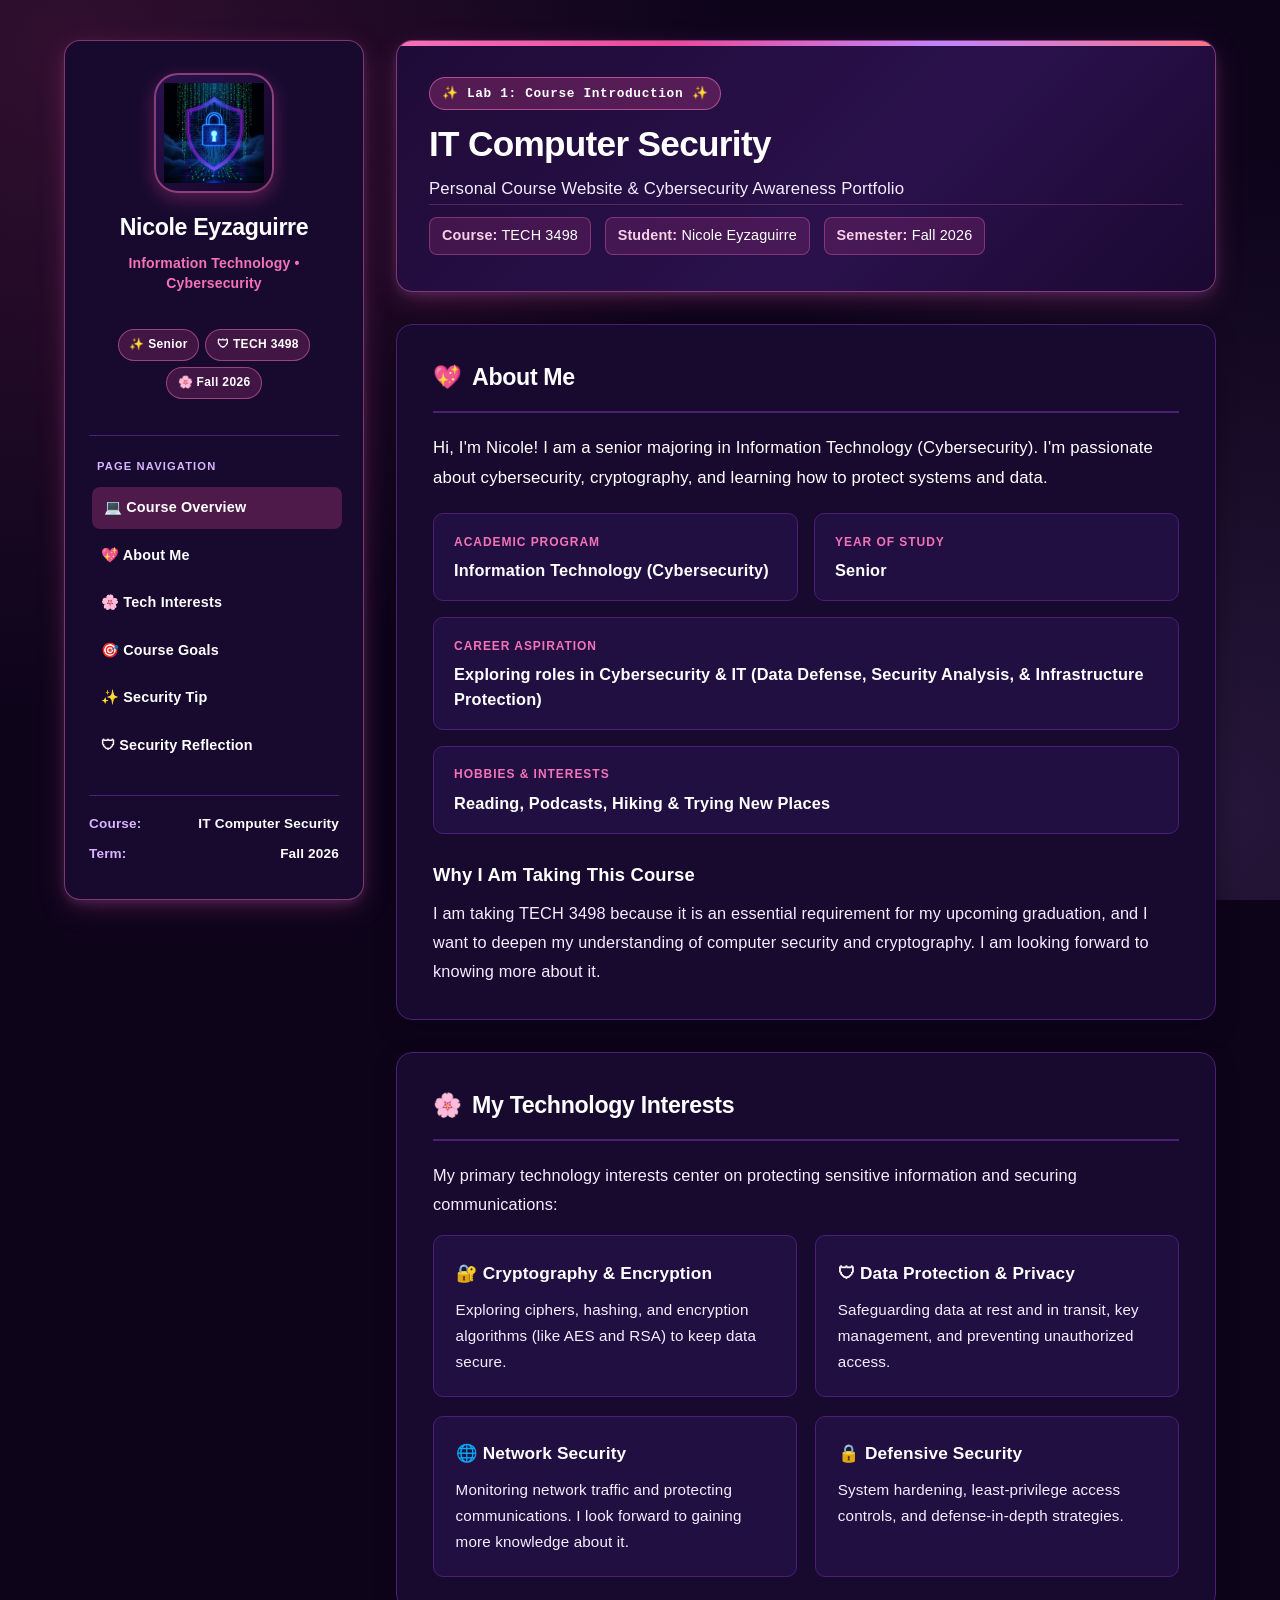
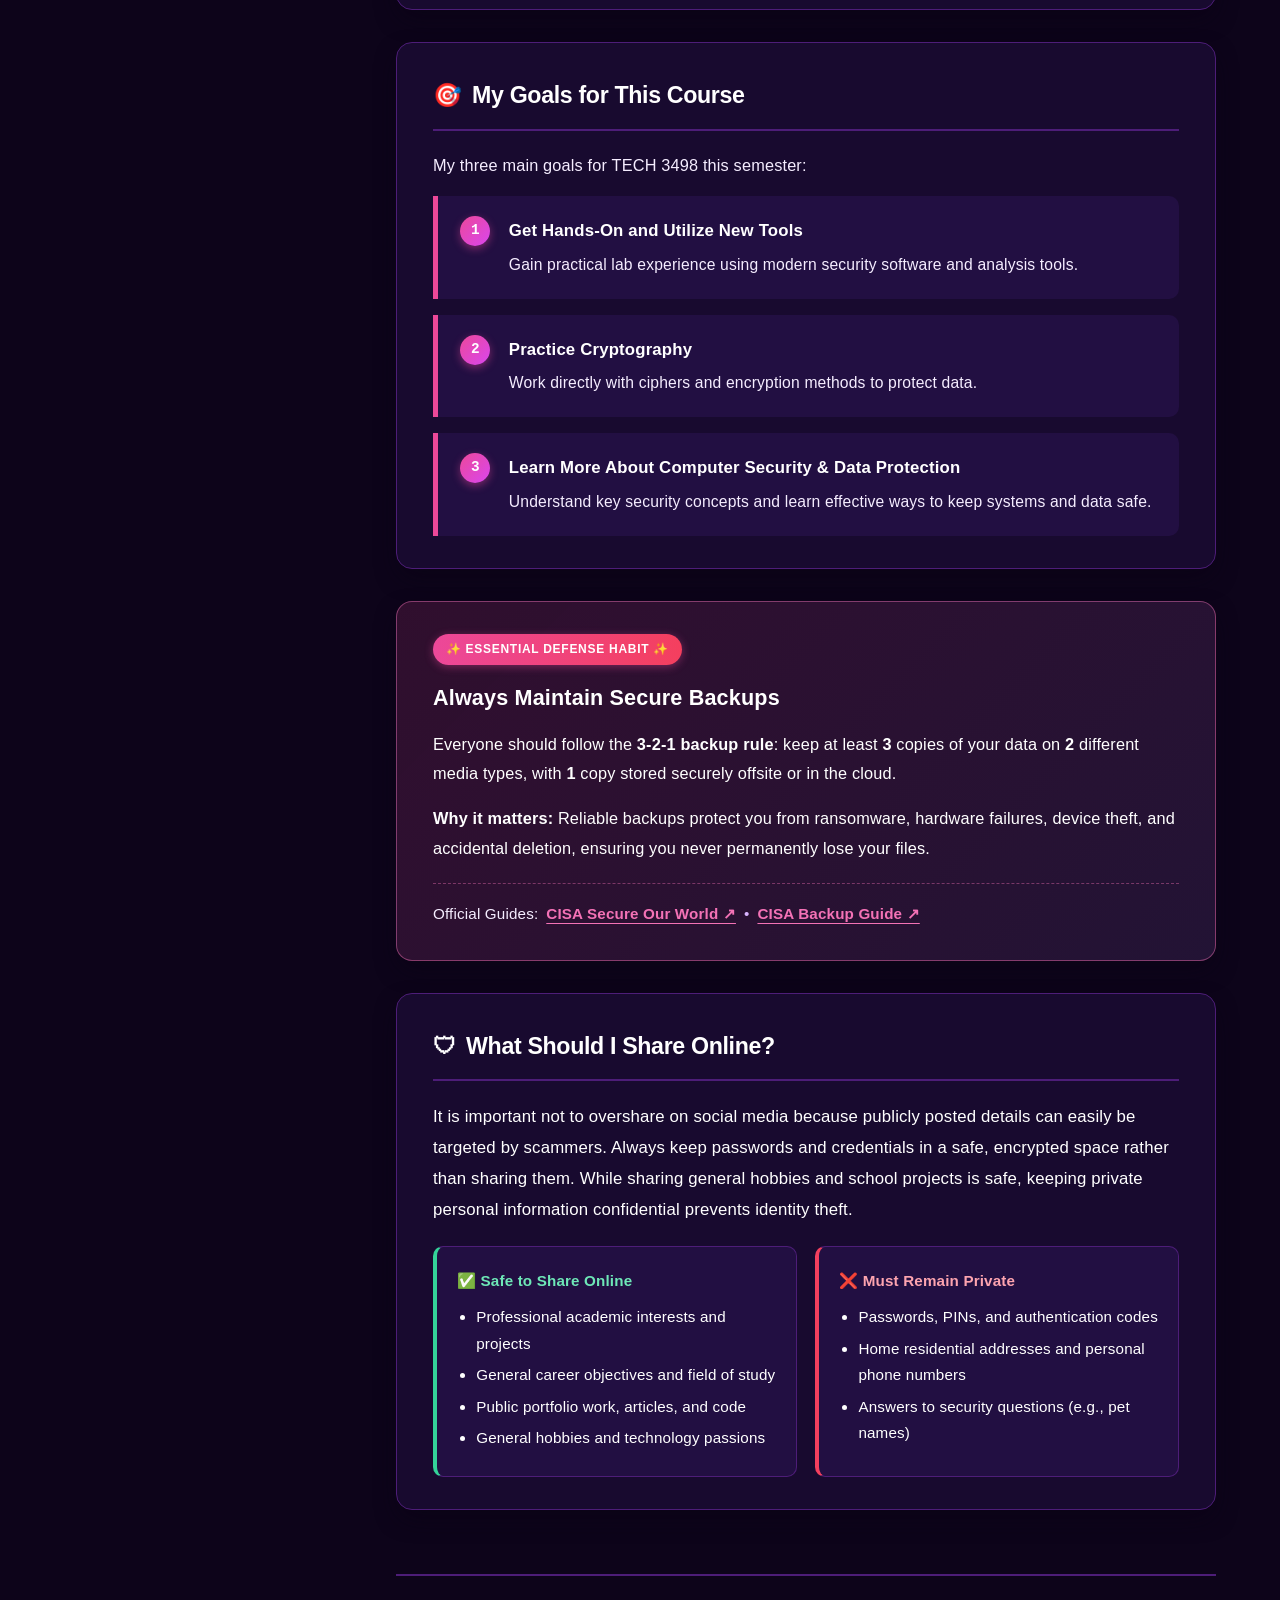
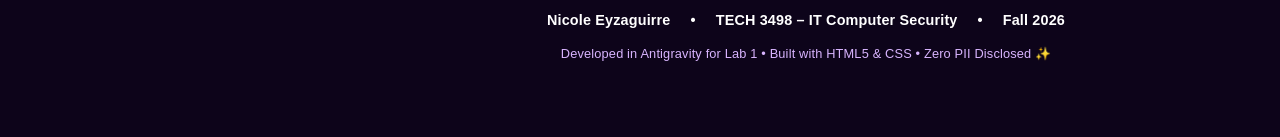
==== index (5).html @ bd0caef9 "Initial website upload" ====
<!DOCTYPE html>
<html lang="en">
<head>
  <meta charset="UTF-8">
  <meta name="viewport" content="width=device-width, initial-scale=1.0">
  <meta name="description" content="TECH 3498 IT Computer Security Lab 1 - Course Website and Personal Introduction for Nicole Eyzaguirre">
  <meta name="author" content="Nicole Eyzaguirre">
  <title>Nicole Eyzaguirre | TECH 3498 – IT Computer Security (Lab 1)</title>
  <link rel="stylesheet" href="style.css">
</head>
<body>

  <!-- Main Dashboard Container -->
  <div class="dashboard-container">
    
    <!-- LEFT SIDEBAR: Profile & Quick Navigation -->
    <aside class="sidebar-panel">
      <div class="profile-card">
        <!-- Part 2: Image or Graphic Requirement -->
        <div class="profile-graphic-wrapper">
          <img src="logo.jpg" alt="Girly cybersecurity defense emblem with glowing hot pink shield, sparkles, circuits, and padlock" class="profile-avatar">
        </div>

        <h2 class="profile-name">Nicole Eyzaguirre</h2>
        <p class="profile-title">Information Technology &bull; Cybersecurity</p>

        <div class="sidebar-badges">
          <span class="badge-pill">&#10024; Senior</span>
          <span class="badge-pill">&#128737; TECH 3498</span>
          <span class="badge-pill">&#127800; Fall 2026</span>
        </div>

        <!-- Quick Navigation -->
        <nav class="sidebar-nav" aria-label="Quick page navigation">
          <div class="nav-heading">PAGE NAVIGATION</div>
          <a href="#course-overview" class="nav-link">&#128187; Course Overview</a>
          <a href="#about-me" class="nav-link">&#128150; About Me</a>
          <a href="#tech-interests" class="nav-link">&#127800; Tech Interests</a>
          <a href="#course-goals" class="nav-link">&#127919; Course Goals</a>
          <a href="#cyber-tip" class="nav-link">&#10024; Security Tip</a>
          <a href="#security-reflection" class="nav-link">&#128737; Security Reflection</a>
        </nav>

        <!-- Sidebar Info Snippet -->
        <div class="sidebar-quick-info">
          <div class="quick-info-row">
            <span class="info-label">Course:</span>
            <span class="info-val">IT Computer Security</span>
          </div>
          <div class="quick-info-row">
            <span class="info-label">Term:</span>
            <span class="info-val">Fall 2026</span>
          </div>
        </div>
      </div>
    </aside>

    <!-- RIGHT MAIN CONTENT FEED -->
    <main class="main-feed">

      <!-- Part 1: Section 1 - Course Information Header Banner -->
      <section class="banner-card" id="course-overview">
        <div class="banner-header">
          <span class="course-badge">&#10024; Lab 1: Course Introduction &#10024;</span>
          <h1>IT Computer Security</h1>
          <p class="course-subtitle">Personal Course Website &amp; Cybersecurity Awareness Portfolio</p>
        </div>

        <div class="meta-strip">
          <div class="meta-chip"><strong>Course:</strong> TECH 3498</div>
          <div class="meta-chip"><strong>Student:</strong> Nicole Eyzaguirre</div>
          <div class="meta-chip"><strong>Semester:</strong> Fall 2026</div>
        </div>
      </section>

      <!-- Part 1: Section 2 - About Me -->
      <section class="feed-card" id="about-me">
        <h2 class="section-heading">
          <span class="heading-icon">&#128150;</span> About Me
        </h2>
        
        <p class="lead-p">
          Hi, I'm Nicole! I am a senior majoring in Information Technology (Cybersecurity). 
          I'm passionate about cybersecurity, cryptography, and learning how to protect systems and data.
        </p>

        <div class="about-grid">
          <div class="about-cell">
            <div class="cell-label">Academic Program</div>
            <div class="cell-val">Information Technology (Cybersecurity)</div>
          </div>
          <div class="about-cell">
            <div class="cell-label">Year of Study</div>
            <div class="cell-val">Senior</div>
          </div>
          <div class="about-cell span-2">
            <div class="cell-label">Career Aspiration</div>
            <div class="cell-val">Exploring roles in Cybersecurity &amp; IT (Data Defense, Security Analysis, &amp; Infrastructure Protection)</div>
          </div>
          <div class="about-cell span-2">
            <div class="cell-label">Hobbies &amp; Interests</div>
            <div class="cell-val">Reading, Podcasts, Hiking &amp; Trying New Places</div>
          </div>
        </div>

        <h3 class="sub-heading">Why I Am Taking This Course</h3>
        <p>
          I am taking TECH 3498 because it is an essential requirement for my upcoming graduation, and I want to deepen my understanding of computer security and cryptography. 
          I am looking forward to knowing more about it.
        </p>
      </section>

      <!-- Part 1: Section 3 - My Technology Interests -->
      <section class="feed-card" id="tech-interests">
        <h2 class="section-heading">
          <span class="heading-icon">&#127800;</span> My Technology Interests
        </h2>
        <p>
          My primary technology interests center on protecting sensitive information and securing communications:
        </p>

        <div class="tech-grid">
          <article class="tech-cell">
            <h3>&#128272; Cryptography &amp; Encryption</h3>
            <p>
              Exploring ciphers, hashing, and encryption algorithms (like AES and RSA) to keep data secure.
            </p>
          </article>

          <article class="tech-cell">
            <h3>&#128737; Data Protection &amp; Privacy</h3>
            <p>
              Safeguarding data at rest and in transit, key management, and preventing unauthorized access.
            </p>
          </article>

          <article class="tech-cell">
            <h3>&#127760; Network Security</h3>
            <p>
              Monitoring network traffic and protecting communications. I look forward to gaining more knowledge about it.
            </p>
          </article>

          <article class="tech-cell">
            <h3>&#128274; Defensive Security</h3>
            <p>
              System hardening, least-privilege access controls, and defense-in-depth strategies.
            </p>
          </article>
        </div>
      </section>

      <!-- Part 1: Section 4 - My Goals for This Course -->
      <!-- Part 2: Ordered / Unordered List Requirement -->
      <section class="feed-card" id="course-goals">
        <h2 class="section-heading">
          <span class="heading-icon">&#127919;</span> My Goals for This Course
        </h2>
        <p>
          My three main goals for TECH 3498 this semester:
        </p>

        <ol class="goals-timeline">
          <li class="timeline-step">
            <span class="step-badge">1</span>
            <div class="step-content">
              <strong>Get Hands-On and Utilize New Tools</strong>
              <p>Gain practical lab experience using modern security software and analysis tools.</p>
            </div>
          </li>
          <li class="timeline-step">
            <span class="step-badge">2</span>
            <div class="step-content">
              <strong>Practice Cryptography</strong>
              <p>Work directly with ciphers and encryption methods to protect data.</p>
            </div>
          </li>
          <li class="timeline-step">
            <span class="step-badge">3</span>
            <div class="step-content">
              <strong>Learn More About Computer Security &amp; Data Protection</strong>
              <p>Understand key security concepts and learn effective ways to keep systems and data safe.</p>
            </div>
          </li>
        </ol>
      </section>

      <!-- Part 1: Section 5 - One Cybersecurity Tip -->
      <section class="feed-card callout-highlight" id="cyber-tip">
        <div class="callout-pill">&#10024; Essential Defense Habit &#10024;</div>
        
        <h2 class="section-heading-plain">
          Always Maintain Secure Backups
        </h2>

        <p>
          Everyone should follow the <strong>3-2-1 backup rule</strong>: keep at least <strong>3</strong> copies of your data on <strong>2</strong> different media types, with <strong>1</strong> copy stored securely offsite or in the cloud.
        </p>

        <p>
          <strong>Why it matters:</strong> Reliable backups protect you from ransomware, hardware failures, device theft, and accidental deletion, ensuring you never permanently lose your files.
        </p>

        <div class="resource-links">
          <!-- Part 2: Hyperlink Requirement -->
          <span>Official Guides:</span>
          <a href="https://www.cisa.gov/secure-our-world" target="_blank" rel="noopener noreferrer" class="cyber-link">
            CISA Secure Our World &nearr;
          </a>
          <span class="dot-sep">&bull;</span>
          <a href="https://www.cisa.gov/resources-tools/resources/dont-wake-ransomware-protect-your-data" target="_blank" rel="noopener noreferrer" class="cyber-link">
            CISA Backup Guide &nearr;
          </a>
        </div>
      </section>

      <!-- Part 3: Security Reflection - "What Should I Share Online?" -->
      <section class="feed-card" id="security-reflection">
        <h2 class="section-heading">
          <span class="heading-icon">&#128737;</span> What Should I Share Online?
        </h2>
        
        <p class="reflection-quote">
          It is important not to overshare on social media because publicly posted details can easily be targeted by scammers. Always keep passwords and credentials in a safe, encrypted space rather than sharing them. While sharing general hobbies and school projects is safe, keeping private personal information confidential prevents identity theft.
        </p>

        <div class="comparison-grid">
          <div class="comp-col safe">
            <div class="comp-title">&#9989; Safe to Share Online</div>
            <ul>
              <li>Professional academic interests and projects</li>
              <li>General career objectives and field of study</li>
              <li>Public portfolio work, articles, and code</li>
              <li>General hobbies and technology passions</li>
            </ul>
          </div>

          <div class="comp-col private">
            <div class="comp-title">&#10060; Must Remain Private</div>
            <ul>
              <li>Passwords, PINs, and authentication codes</li>
              <li>Home residential addresses and personal phone numbers</li>
              <li>Answers to security questions (e.g., pet names)</li>
            </ul>
          </div>
        </div>
      </section>

      <!-- Part 2: Footer Requirement -->
      <footer class="site-footer">
        <div class="footer-meta">
          <span>Nicole Eyzaguirre</span>
          <span>&bull;</span>
          <span>TECH 3498 – IT Computer Security</span>
          <span>&bull;</span>
          <span>Fall 2026</span>
        </div>
        <div class="footer-notice">
          Developed in Antigravity for Lab 1 &bull; Built with HTML5 &amp; CSS &bull; Zero PII Disclosed &#10024;
        </div>
      </footer>

    </main>
  </div>

  <script src="script.js"></script>
</body>
</html>
---- style.css ----
/* ==========================================================================
   TECH 3498: IT Computer Security - Lab 1 Course Website Stylesheet
   Layout: Modern Cybersecurity Profile Dashboard (Sidebar + Main Feed)
   Theme: Girly Cyber-Chic / High-Contrast Accessible Reading
   ========================================================================== */

:root {
  --color-bg: #0d041a;
  --color-surface: #180a2f;
  --color-surface-card: #220f42;
  --color-surface-hover: #2d1454;
  --color-border: #4d1d78;
  --color-border-glow: rgba(244, 114, 182, 0.45);
  
  --color-primary: #ec4899;
  --color-primary-light: #f472b6;
  --color-primary-dark: #be185d;
  
  --color-accent-purple: #c084fc;
  --color-accent-magenta: #d946ef;
  --color-accent-rose: #fb7185;
  --color-accent-mint: #34d399;
  
  /* WCAG AAA Accessible Pure White & Bright Lilac Text */
  --color-text-main: #ffffff;
  --color-text-secondary: #f5edff;
  --color-text-muted: #d8b4fe;
  
  --font-family-base: -apple-system, BlinkMacSystemFont, "Segoe UI", Roboto, "Helvetica Neue", Arial, sans-serif;
  --font-family-mono: ui-monospace, SFMono-Regular, Menlo, Monaco, Consolas, monospace;
  
  --shadow-pink: 0 8px 30px -4px rgba(236, 72, 153, 0.28), 0 4px 12px -2px rgba(192, 132, 252, 0.2);
  --shadow-card: 0 10px 25px -5px rgba(10, 3, 20, 0.7);
  
  --radius-sm: 10px;
  --radius-md: 16px;
  --radius-lg: 24px;
}

/* Reset & Base */
*, *::before, *::after {
  box-sizing: border-box;
  margin: 0;
  padding: 0;
}

html {
  font-size: 16px;
  scroll-behavior: smooth;
}

body {
  background-color: var(--color-bg);
  background-image: 
    radial-gradient(circle at 5% 5%, rgba(236, 72, 153, 0.16) 0%, transparent 45%),
    radial-gradient(circle at 95% 90%, rgba(192, 132, 252, 0.14) 0%, transparent 45%);
  background-attachment: fixed;
  color: var(--color-text-main);
  font-family: var(--font-family-base);
  line-height: 1.8;
  letter-spacing: 0.01em;
  min-height: 100vh;
}

/* Two-Column Dashboard Layout Grid */
.dashboard-container {
  width: 100%;
  max-width: 1200px;
  margin: 0 auto;
  padding: 2.5rem 1.5rem;
  display: grid;
  grid-template-columns: 300px 1fr;
  gap: 2rem;
  align-items: start;
}

/* LEFT SIDEBAR PANEL */
.sidebar-panel {
  position: sticky;
  top: 2rem;
}

.profile-card {
  background-color: var(--color-surface);
  border: 1px solid var(--color-border-glow);
  border-radius: var(--radius-md);
  padding: 2rem 1.5rem;
  box-shadow: var(--shadow-pink);
  text-align: center;
  display: flex;
  flex-direction: column;
  align-items: center;
  gap: 0.75rem;
}

.profile-graphic-wrapper {
  width: 120px;
  height: 120px;
  border-radius: 24px;
  padding: 0.5rem;
  background: linear-gradient(135deg, #2a114f, #150626);
  border: 2px solid rgba(244, 114, 182, 0.5);
  box-shadow: 0 6px 18px rgba(236, 72, 153, 0.3);
  display: flex;
  align-items: center;
  justify-content: center;
  margin-bottom: 0.5rem;
}

.profile-avatar {
  width: 100%;
  height: 100%;
  object-fit: contain;
}

.profile-name {
  font-size: 1.45rem;
  font-weight: 800;
  color: #ffffff;
  letter-spacing: -0.015em;
  line-height: 1.25;
}

.profile-title {
  font-size: 0.875rem;
  color: #f472b6;
  font-weight: 600;
  line-height: 1.4;
}

.sidebar-badges {
  display: flex;
  flex-wrap: wrap;
  justify-content: center;
  gap: 0.4rem;
  margin: 0.5rem 0;
}

.badge-pill {
  background-color: rgba(236, 72, 153, 0.2);
  border: 1px solid rgba(244, 114, 182, 0.5);
  color: #ffffff;
  font-size: 0.75rem;
  font-weight: 700;
  padding: 0.25rem 0.65rem;
  border-radius: 9999px;
  letter-spacing: 0.03em;
}

/* Sidebar Navigation */
.sidebar-nav {
  width: 100%;
  margin-top: 1rem;
  padding-top: 1.25rem;
  border-top: 1px solid var(--color-border);
  display: flex;
  flex-direction: column;
  gap: 0.35rem;
  text-align: left;
}

.nav-heading {
  font-size: 0.7rem;
  text-transform: uppercase;
  font-weight: 800;
  letter-spacing: 0.1em;
  color: var(--color-text-muted);
  padding: 0 0.5rem 0.35rem 0.5rem;
}

.nav-link {
  color: #ffffff;
  text-decoration: none;
  font-size: 0.9rem;
  font-weight: 600;
  padding: 0.5rem 0.75rem;
  border-radius: 8px;
  transition: all 0.15s ease;
  display: flex;
  align-items: center;
  gap: 0.5rem;
}

.nav-link:hover, .nav-link.active {
  background-color: rgba(236, 72, 153, 0.25);
  color: #ffffff;
  transform: translateX(3px);
}

.sidebar-quick-info {
  width: 100%;
  margin-top: 1rem;
  padding-top: 1rem;
  border-top: 1px solid var(--color-border);
  display: flex;
  flex-direction: column;
  gap: 0.4rem;
  font-size: 0.85rem;
}

.quick-info-row {
  display: flex;
  justify-content: space-between;
  align-items: center;
  width: 100%;
}

.info-label {
  color: var(--color-text-muted);
  font-weight: 600;
}

.info-val {
  color: #ffffff;
  font-weight: 700;
}

/* RIGHT MAIN CONTENT FEED */
.main-feed {
  display: flex;
  flex-direction: column;
  gap: 2rem;
  min-width: 0;
}

/* Banner Card */
.banner-card {
  background: linear-gradient(135deg, #1f0b38 0%, #2a114b 60%, #1a0832 100%);
  border: 1px solid var(--color-border-glow);
  border-radius: var(--radius-md);
  padding: 2.25rem 2rem;
  box-shadow: var(--shadow-pink);
  position: relative;
  overflow: hidden;
}

.banner-card::before {
  content: "";
  position: absolute;
  top: 0;
  left: 0;
  right: 0;
  height: 5px;
  background: linear-gradient(90deg, #f472b6, #ec4899, #c084fc, #fb7185);
}

.course-badge {
  display: inline-flex;
  align-items: center;
  gap: 0.35rem;
  background-color: rgba(236, 72, 153, 0.25);
  color: #ffffff;
  border: 1px solid rgba(244, 114, 182, 0.6);
  font-family: var(--font-family-mono);
  font-size: 0.8rem;
  font-weight: 700;
  padding: 0.25rem 0.75rem;
  border-radius: 9999px;
  letter-spacing: 0.05em;
  margin-bottom: 0.75rem;
}

.banner-card h1 {
  font-size: 2.2rem;
  font-weight: 800;
  color: #ffffff;
  letter-spacing: -0.02em;
  line-height: 1.25;
  margin-bottom: 0.5rem;
}

.course-subtitle {
  font-size: 1.05rem;
  color: var(--color-text-secondary);
  margin-bottom: 1.25rem;
}

.meta-strip {
  display: flex;
  flex-wrap: wrap;
  gap: 0.85rem;
  padding-top: 0.75rem;
  border-top: 1px solid rgba(244, 114, 182, 0.25);
}

.meta-chip {
  background: rgba(236, 72, 153, 0.16);
  border: 1px solid rgba(244, 114, 182, 0.35);
  border-radius: 8px;
  padding: 0.3rem 0.75rem;
  font-size: 0.9rem;
  color: #ffffff;
}

.meta-chip strong {
  color: #fbcfe8;
}

/* Feed Cards */
.feed-card {
  background-color: var(--color-surface);
  border: 1px solid var(--color-border);
  border-radius: var(--radius-md);
  padding: 2rem 2.25rem;
  box-shadow: var(--shadow-card);
  transition: border-color 0.2s ease, box-shadow 0.2s ease;
}

.feed-card:hover {
  border-color: var(--color-border-glow);
  box-shadow: var(--shadow-pink);
}

/* Headings */
h2.section-heading {
  font-size: 1.45rem;
  font-weight: 800;
  color: #ffffff;
  letter-spacing: -0.015em;
  margin-bottom: 1.25rem;
  display: flex;
  align-items: center;
  gap: 0.65rem;
  border-bottom: 2px solid var(--color-border);
  padding-bottom: 0.75rem;
}

.section-heading-plain {
  font-size: 1.35rem;
  font-weight: 800;
  color: #ffffff;
  margin-bottom: 0.75rem;
}

h3.sub-heading {
  font-size: 1.15rem;
  font-weight: 700;
  color: #ffffff;
  margin: 1.5rem 0 0.5rem 0;
}

p {
  color: var(--color-text-secondary);
  font-size: 1.02rem;
  line-height: 1.8;
  margin-bottom: 1rem;
}

p:last-child {
  margin-bottom: 0;
}

p.lead-p {
  color: #ffffff;
  font-size: 1.05rem;
}

/* About Grid Layout */
.about-grid {
  display: grid;
  grid-template-columns: 1fr 1fr;
  gap: 1rem;
  margin: 1.25rem 0;
}

.about-cell {
  background-color: var(--color-surface-card);
  border: 1px solid var(--color-border);
  border-radius: var(--radius-sm);
  padding: 1.1rem 1.25rem;
  transition: border-color 0.2s ease;
}

.about-cell:hover {
  border-color: var(--color-primary-light);
}

.about-cell.span-2 {
  grid-column: span 2;
}

.cell-label {
  font-size: 0.75rem;
  text-transform: uppercase;
  font-weight: 800;
  color: #f472b6;
  letter-spacing: 0.08em;
  margin-bottom: 0.3rem;
}

.cell-val {
  color: #ffffff;
  font-size: 1.02rem;
  font-weight: 600;
  line-height: 1.5;
}

/* Technology Interests Grid */
.tech-grid {
  display: grid;
  grid-template-columns: repeat(auto-fit, minmax(240px, 1fr));
  gap: 1.15rem;
  margin-top: 1rem;
}

.tech-cell {
  background-color: var(--color-surface-card);
  border: 1px solid var(--color-border);
  border-radius: var(--radius-sm);
  padding: 1.35rem;
  transition: transform 0.2s ease, border-color 0.2s ease, box-shadow 0.2s ease;
}

.tech-cell:hover {
  transform: translateY(-2px);
  border-color: var(--color-primary-light);
  box-shadow: 0 6px 18px rgba(236, 72, 153, 0.25);
}

.tech-cell h3 {
  font-size: 1.08rem;
  font-weight: 700;
  color: #ffffff;
  margin-bottom: 0.5rem;
  display: flex;
  align-items: center;
  gap: 0.5rem;
}

.tech-cell p {
  font-size: 0.95rem;
  color: var(--color-text-secondary);
  line-height: 1.7;
  margin-bottom: 0;
}

/* Goals Timeline */
.goals-timeline {
  list-style: none;
  display: flex;
  flex-direction: column;
  gap: 1rem;
  margin-top: 1rem;
  padding: 0;
}

.timeline-step {
  background-color: var(--color-surface-card);
  border-left: 5px solid var(--color-primary);
  border-radius: 0 var(--radius-sm) var(--radius-sm) 0;
  padding: 1.25rem 1.4rem;
  display: flex;
  align-items: flex-start;
  gap: 1.15rem;
}

.step-badge {
  background: linear-gradient(135deg, var(--color-primary), var(--color-accent-magenta));
  color: #ffffff;
  font-family: var(--font-family-mono);
  font-weight: 800;
  width: 30px;
  height: 30px;
  border-radius: 50%;
  display: flex;
  align-items: center;
  justify-content: center;
  flex-shrink: 0;
  font-size: 0.9rem;
  box-shadow: 0 3px 8px rgba(236, 72, 153, 0.45);
}

.step-content strong {
  color: #ffffff;
  font-size: 1.05rem;
  font-weight: 700;
  display: block;
  margin-bottom: 0.25rem;
}

.step-content p {
  color: var(--color-text-secondary);
  font-size: 0.98rem;
  margin-bottom: 0;
}

/* Featured Tip Callout */
.callout-highlight {
  background: linear-gradient(135deg, rgba(236, 72, 153, 0.16) 0%, rgba(192, 132, 252, 0.12) 100%);
  border: 1px solid var(--color-border-glow);
}

.callout-pill {
  display: inline-flex;
  align-items: center;
  gap: 0.4rem;
  background: linear-gradient(90deg, #ec4899, #f43f5e);
  color: #ffffff;
  font-weight: 800;
  font-size: 0.75rem;
  text-transform: uppercase;
  letter-spacing: 0.06em;
  padding: 0.3rem 0.8rem;
  border-radius: 9999px;
  margin-bottom: 0.85rem;
  box-shadow: 0 2px 8px rgba(236, 72, 153, 0.4);
}

.callout-highlight p {
  color: #ffffff;
}

.resource-links {
  margin-top: 1.25rem;
  padding-top: 1rem;
  border-top: 1px dashed rgba(244, 114, 182, 0.4);
  font-size: 0.95rem;
  color: var(--color-text-secondary);
  display: flex;
  flex-wrap: wrap;
  align-items: center;
  gap: 0.5rem;
}

.dot-sep {
  color: var(--color-text-muted);
}

/* Accessible Hyperlinks */
a.cyber-link {
  color: #f472b6;
  text-decoration: underline;
  text-underline-offset: 4px;
  font-weight: 700;
  transition: color 0.15s ease;
}

a.cyber-link:hover {
  color: #ffffff;
}

/* Security Reflection */
.reflection-quote {
  color: #ffffff;
  font-size: 1.05rem;
  line-height: 1.85;
}

.comparison-grid {
  display: grid;
  grid-template-columns: 1fr 1fr;
  gap: 1.15rem;
  margin-top: 1.25rem;
}

.comp-col {
  padding: 1.25rem;
  border-radius: var(--radius-sm);
  background-color: var(--color-surface-card);
  border: 1px solid var(--color-border);
}

.comp-col.safe {
  border-left: 4px solid #34d399;
}

.comp-col.private {
  border-left: 4px solid #f43f5e;
}

.comp-title {
  font-size: 0.95rem;
  font-weight: 800;
  margin-bottom: 0.65rem;
}

.comp-col.safe .comp-title {
  color: #6ee7b7;
}

.comp-col.private .comp-title {
  color: #fda4af;
}

.comp-col ul {
  padding-left: 1.2rem;
  font-size: 0.95rem;
  line-height: 1.75;
  color: #ffffff;
}

.comp-col li {
  margin-bottom: 0.3rem;
}

/* Footer */
footer.site-footer {
  margin-top: 2rem;
  border-top: 2px solid var(--color-border);
  padding: 2rem 0;
  text-align: center;
  color: var(--color-text-muted);
  font-size: 0.9rem;
}

.footer-meta {
  display: flex;
  justify-content: center;
  align-items: center;
  flex-wrap: wrap;
  gap: 1.25rem;
  margin-bottom: 0.5rem;
}

.footer-meta span {
  color: #ffffff;
  font-weight: 600;
}

.footer-notice {
  font-size: 0.8rem;
  color: var(--color-text-muted);
}

/* Responsive: Stacks cleanly on tablets and phones */
@media (max-width: 900px) {
  .dashboard-container {
    grid-template-columns: 1fr;
    padding: 1.5rem 1rem;
    gap: 1.5rem;
  }

  .sidebar-panel {
    position: static;
  }

  .profile-card {
    padding: 1.5rem;
  }

  .about-grid {
    grid-template-columns: 1fr;
  }

  .about-cell.span-2 {
    grid-column: span 1;
  }

  .comparison-grid {
    grid-template-columns: 1fr;
  }
}
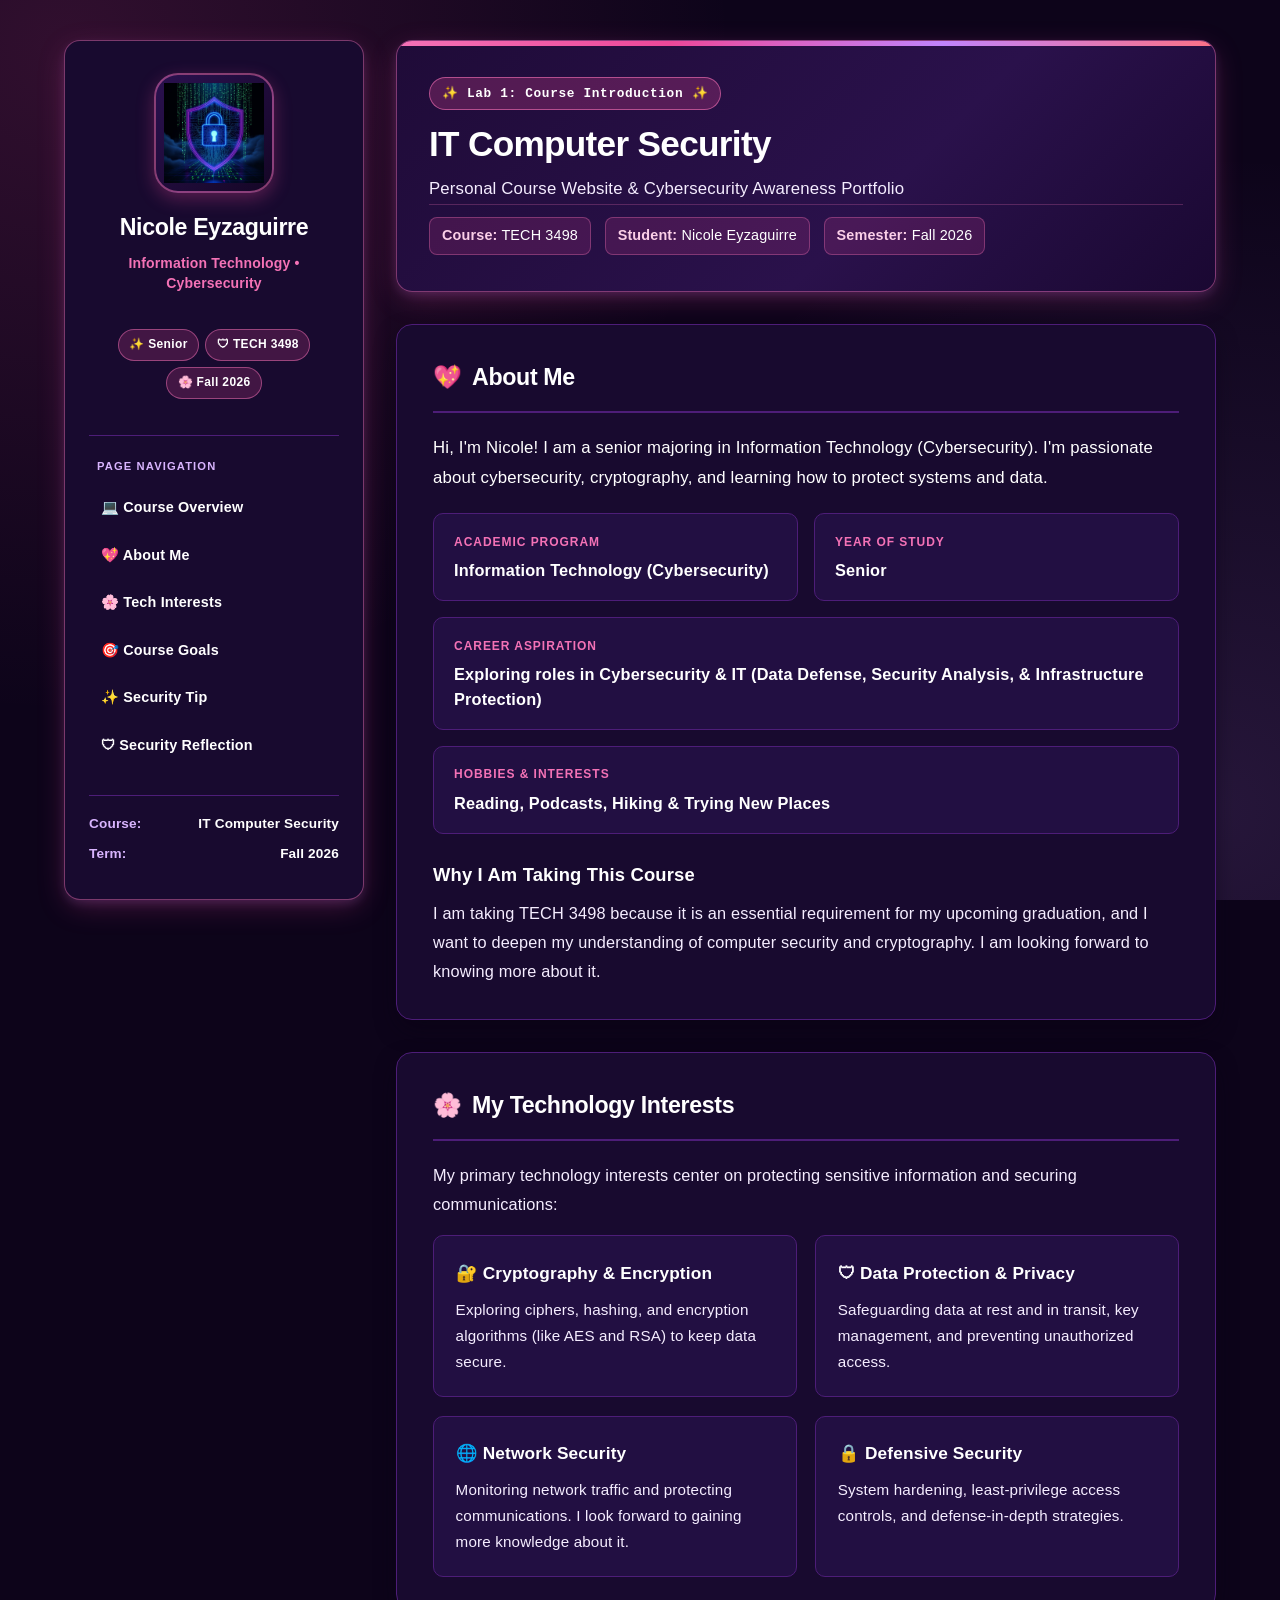
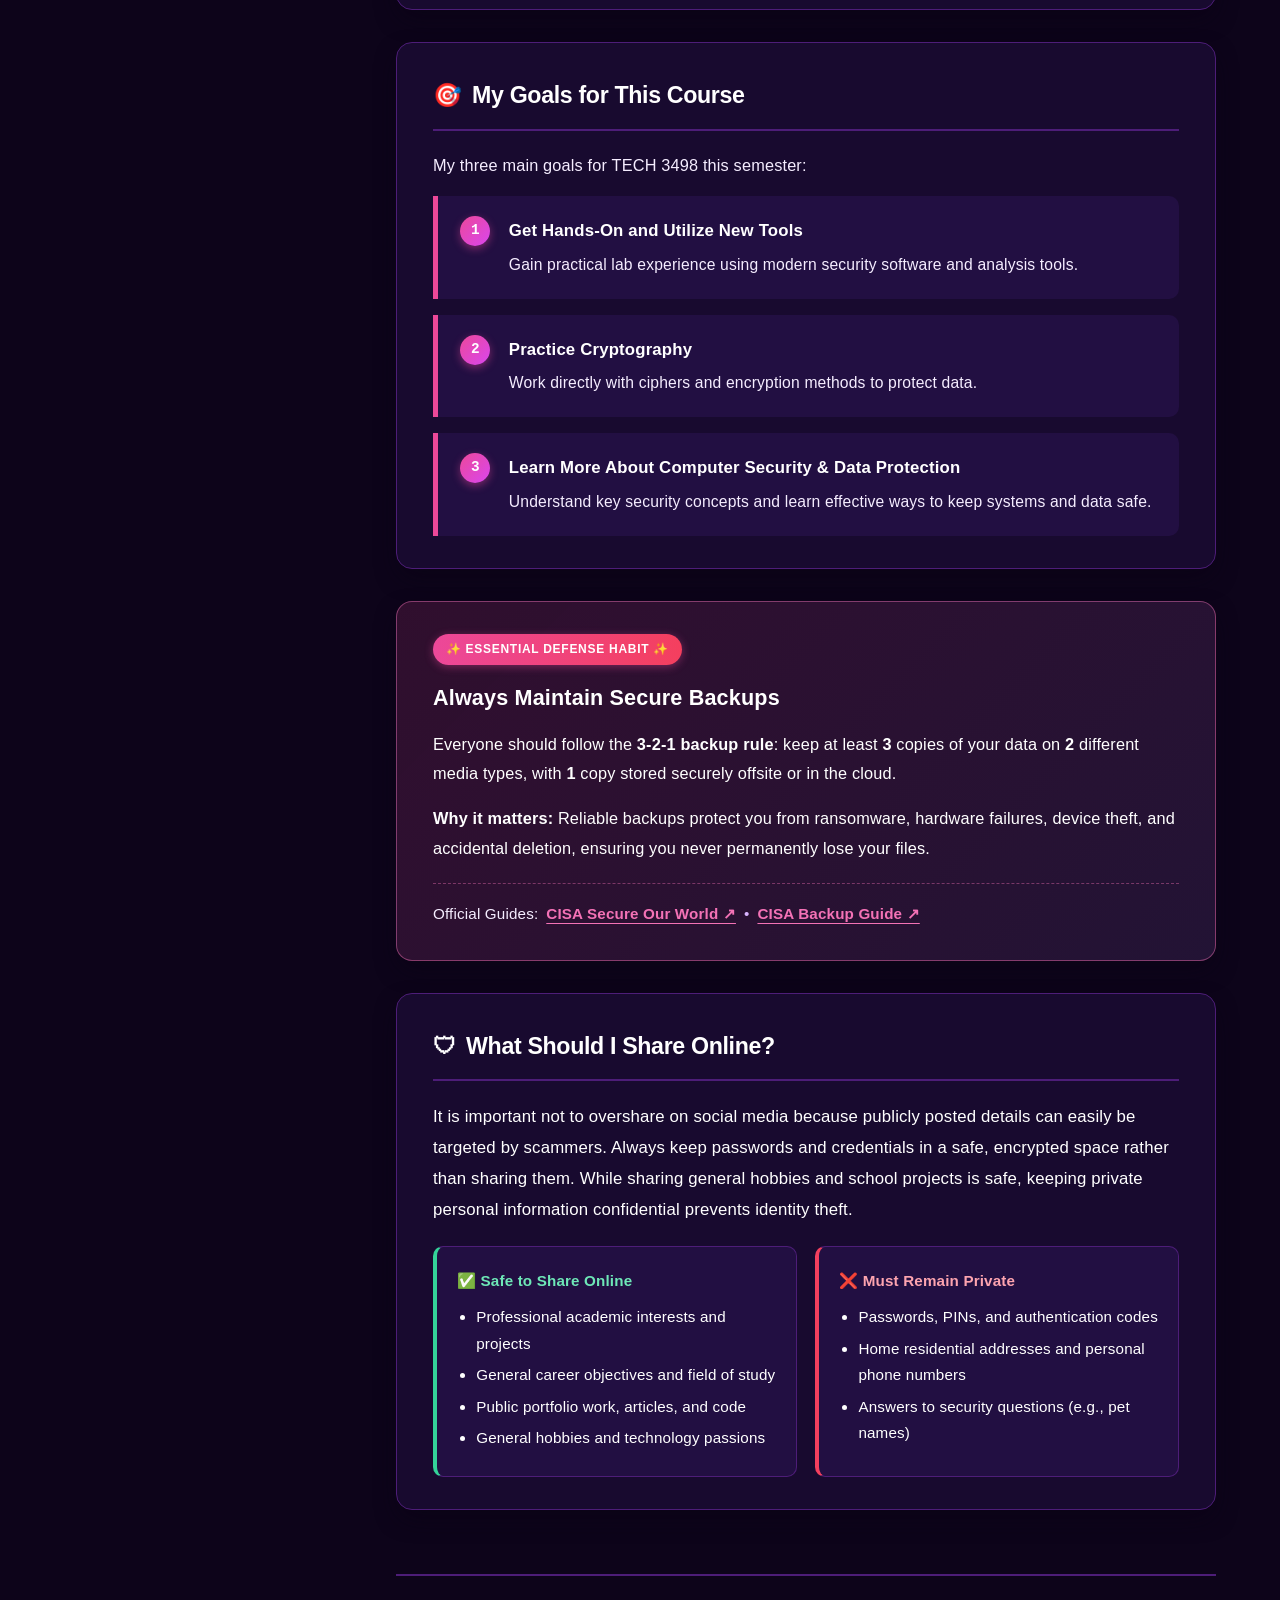
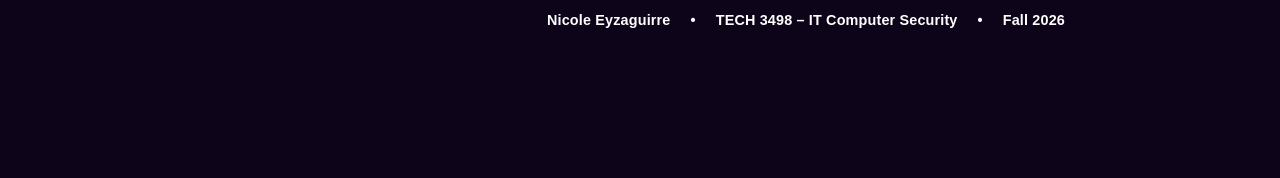
==== commit 6c8f1792: "Add website entry page, animated stars, themes, and cyber chat" ====
--- a/index (5).html
+++ b/index (5).html
@@ -256,8 +256,7 @@
           <span>Fall 2026</span>
         </div>
         <div class="footer-notice">
-          Developed in Antigravity for Lab 1 &bull; Built with HTML5 &amp; CSS &bull; Zero PII Disclosed &#10024;
-        </div>
+        
       </footer>
 
     </main>
--- a/style.css
+++ b/style.css
@@ -650,3 +650,171 @@
     grid-template-columns: 1fr;
   }
 }
+
+/* Preset cybersecurity chatbot */
+.chat-toggle { position: fixed; right: 1rem; bottom: 1rem; z-index: 100; border: 1px solid #f472b6; border-radius: 999px; padding: .85rem 1.2rem; background: #9d174d; color: white; font: inherit; font-weight: 700; box-shadow: var(--shadow-pink); cursor: pointer; }
+.cyber-chat { position: fixed; right: 1rem; bottom: 5.5rem; z-index: 101; width: min(380px, calc(100vw - 2rem)); max-height: calc(100dvh - 7rem); display: flex; flex-direction: column; overflow: auto; border: 1px solid #f472b6; border-radius: 16px; background: var(--color-surface); box-shadow: var(--shadow-pink); }
+.cyber-chat[hidden], .chat-toggle[hidden] { display: none; }
+.chat-header { display: flex; align-items: flex-start; gap: .75rem; padding: 1rem; background: #2a114b; }
+.chat-header h2 { font-size: 1.2rem; }
+.chat-header p { font-size: .8rem; line-height: 1.4; margin: 0; }
+.cyber-chat button { font: inherit; color: white; cursor: pointer; }
+#chat-close { margin-left: auto; flex-shrink: 0; background: transparent; border: 0; font-size: 1.5rem; width: 44px; height: 44px; }
+.chat-messages { min-height: 80px; height: 250px; overflow-y: auto; padding: 1rem; overscroll-behavior: contain; }
+.chat-message { font-size: .9rem; line-height: 1.6; padding: .65rem .8rem; border-radius: 12px; overflow-wrap: anywhere; margin: 0 1rem .75rem 0; background: #2a114b; }
+.chat-user { background: #831843; margin-left: 1rem; margin-right: 0; }
+.chat-suggestions { display: flex; flex-wrap: wrap; gap: .4rem; padding: .75rem 1rem; }
+.chat-suggestions button { border: 1px solid #c084fc; background: #2a114b; border-radius: 999px; padding: .45rem .7rem; font-size: .8rem; min-height: 36px; }
+.chat-form { padding: 0 1rem 1rem; }
+.chat-form label { display: block; font-size: .8rem; margin-bottom: .3rem; }
+.chat-input-row { display: flex; gap: .5rem; }
+.chat-input-row input { width: 100%; min-width: 0; border: 1px solid #c084fc; border-radius: 8px; padding: .65rem; background: #0d041a; color: white; font: inherit; font-size: 1rem; }
+.chat-input-row input::placeholder { color: #d8b4fe; }
+.chat-input-row button { border: 1px solid #f472b6; border-radius: 8px; background: #9d174d; padding: .6rem .8rem; }
+.cyber-chat button:hover, .chat-toggle:hover { background: #831843; }
+.cyber-chat :focus-visible, .chat-toggle:focus-visible { outline: 3px solid #fbcfe8; outline-offset: 2px; }
+footer.site-footer { padding-bottom: 6rem; }
+
+/* Animated sky behind the content; decorative and click-through. */
+body { isolation: isolate; }
+.dashboard-container { position: relative; z-index: 1; }
+.star-sky { position: fixed; inset: 0; z-index: 0; overflow: hidden; pointer-events: none; }
+.star-sky::before {
+  content: '';
+  position: absolute;
+  inset: -40px;
+  background-image:
+    radial-gradient(circle, #fbcfe899 1px, transparent 1.6px),
+    radial-gradient(circle, #c084fc70 1px, transparent 1.7px),
+    radial-gradient(circle, #ffffff60 .8px, transparent 1.5px);
+  background-size: 173px 193px, 257px 229px, 337px 311px;
+  background-position: 21px 37px, 83px 119px, 151px 59px;
+  animation: starfield-drift 16s ease-in-out infinite alternate;
+}
+.shooting-star {
+  position: absolute;
+  top: -8%;
+  left: 5%;
+  width: clamp(70px, 12vw, 160px);
+  height: 2px;
+  border-radius: 999px;
+  background: linear-gradient(90deg, transparent, #c084fc88 50%, #fbcfe8);
+  box-shadow: 0 0 9px #f472b655;
+  opacity: 0;
+  transform: rotate(32deg);
+  animation: shooting-star-flight 6s linear infinite;
+}
+.shooting-star::after {
+  content: '';
+  position: absolute;
+  right: 0;
+  top: -1px;
+  width: 4px;
+  height: 4px;
+  border-radius: 50%;
+  background: #fff1fa;
+  box-shadow: 0 0 10px #f472b6;
+}
+.shooting-star:nth-child(2) { top: 12%; left: -18%; animation-delay: -2s; animation-duration: 7s; }
+.shooting-star:nth-child(3) { top: -12%; left: 45%; animation-delay: -4s; animation-duration: 8s; }
+.shooting-star:nth-child(4) { top: 40%; left: -20%; animation-delay: -1s; animation-duration: 9s; }
+.shooting-star:nth-child(5) { top: 8%; left: 65%; animation-delay: -5s; animation-duration: 10s; }
+.shooting-star:nth-child(6) { top: 65%; left: -15%; animation-delay: -3s; animation-duration: 7.5s; }
+.shooting-star:nth-child(7) { top: 28%; left: 55%; animation-delay: -1.5s; animation-duration: 8.5s; }
+.shooting-star:nth-child(8) { top: 78%; left: 20%; animation-delay: -4.5s; animation-duration: 6.5s; }
+@keyframes shooting-star-flight {
+  0% { transform: translate(0, 0) rotate(32deg); opacity: 0; }
+  4% { opacity: .85; }
+  22% { opacity: .65; }
+  30%, 100% { transform: translate(85vw, 53vw) rotate(32deg); opacity: 0; }
+}
+@keyframes starfield-drift {
+  from { transform: translate(-12px, -8px); }
+  to { transform: translate(12px, 8px); }
+}
+@media (max-width: 600px) {
+  .shooting-star:nth-child(n+5) { display: none; }
+}
+@media (prefers-reduced-motion: reduce) {
+  .shooting-star { animation: none; display: none; }
+  .star-sky::before { animation: none; }
+}
+
+/* Visitor display preferences */
+.display-controls { width: 100%; display: grid; gap: .6rem; margin-top: 1.25rem; text-align: left; }
+.display-controls[hidden] { display: none; }
+.display-controls label { font-size: .8rem; font-weight: 700; color: var(--color-text-secondary); }
+.display-controls select, .display-controls button { width: 100%; min-height: 44px; padding: .55rem .7rem; font: inherit; font-size: .9rem; color: var(--color-text-main); background: var(--color-surface-card); border: 1px solid var(--color-primary-light); border-radius: 8px; cursor: pointer; }
+.display-controls :focus-visible { outline: 3px solid var(--color-primary-light); outline-offset: 3px; }
+.display-controls button:disabled { cursor: default; opacity: .75; }
+html[data-motion="paused"] .shooting-star,
+html[data-motion="paused"] .star-sky::before { animation-play-state: paused; }
+html[data-motion="paused"] { scroll-behavior: auto; }
+html[data-motion="paused"] *, html[data-motion="paused"] *::before, html[data-motion="paused"] *::after { transition: none !important; }
+html[data-theme="terminal"] {
+  --color-bg: #050d0a;
+  --color-surface: #091812;
+  --color-surface-card: #10261c;
+  --color-surface-hover: #183b2b;
+  --color-border: #28533e;
+  --color-border-glow: #6ee7b755;
+  --color-primary: #34d399;
+  --color-primary-light: #6ee7b7;
+  --color-primary-dark: #047857;
+  --color-accent-purple: #a7f3d0;
+  --color-accent-magenta: #059669;
+  --color-text-secondary: #e2f6e9;
+  --color-text-muted: #a4cbb6;
+  --font-family-base: var(--font-family-mono);
+  --shadow-pink: 0 8px 30px -4px #34d39922;
+}
+html[data-theme="terminal"] body { background-image: radial-gradient(ellipse at top left, #34d39914, transparent 65%); }
+html[data-theme="terminal"] :is(.banner-card, .profile-graphic-wrapper, .callout-highlight, .chat-header, .chat-message, .chat-suggestions button, .chat-input-row input) { background: var(--color-surface-card); }
+html[data-theme="terminal"] :is(.badge-pill, .course-badge, .meta-chip, .nav-link:hover, .nav-link.active, .chat-user) { background: #16402d; border-color: var(--color-border); }
+html[data-theme="terminal"] :is(.banner-card::before, .callout-pill, .step-badge) { background: linear-gradient(90deg, #065f46, #047857); }
+html[data-theme="terminal"] :is(.profile-title, .cell-label, a.cyber-link, .meta-chip strong) { color: #6ee7b7; }
+html[data-theme="terminal"] :is(.chat-toggle, .chat-input-row button) { background: #065f46; }
+html[data-theme="terminal"] :is(.chat-toggle, .cyber-chat, .chat-input-row input, .chat-input-row button, .chat-suggestions button, .resource-links, .meta-strip) { border-color: var(--color-primary-light); }
+html[data-theme="terminal"] .chat-input-row input::placeholder { color: var(--color-text-muted); }
+html[data-theme="terminal"] .star-sky { filter: hue-rotate(135deg); }
+html[data-theme="terminal"] :is(.cyber-chat button:hover, .chat-toggle:hover) { background: #14532d; }
+html[data-theme="terminal"] :is(.cyber-chat :focus-visible, .chat-toggle:focus-visible) { outline-color: #a7f3d0; }
+@media (prefers-reduced-motion: reduce) {
+  html { scroll-behavior: auto; }
+  *, *::before, *::after { transition: none !important; }
+}
+
+/* Additional palettes share component styles so the whole page matches. */
+html[data-theme="ocean"] { --theme-hue: 210; --star-hue: -85deg; }
+html[data-theme="lavender"] { --theme-hue: 265; --star-hue: -30deg; }
+html[data-theme="amber"] { --theme-hue: 35; --star-hue: 85deg; }
+html:is([data-theme="ocean"], [data-theme="lavender"], [data-theme="amber"]) {
+  --color-bg: hsl(var(--theme-hue), 45%, 6%);
+  --color-surface: hsl(var(--theme-hue), 40%, 10%);
+  --color-surface-card: hsl(var(--theme-hue), 38%, 15%);
+  --color-surface-hover: hsl(var(--theme-hue), 40%, 22%);
+  --color-border: hsl(var(--theme-hue), 35%, 32%);
+  --color-border-glow: hsla(var(--theme-hue), 80%, 75%, .45);
+  --color-primary: hsl(var(--theme-hue), 80%, 65%);
+  --color-primary-light: hsl(var(--theme-hue), 90%, 80%);
+  --color-primary-dark: hsl(var(--theme-hue), 65%, 28%);
+  --color-accent-purple: hsl(var(--theme-hue), 75%, 78%);
+  --color-accent-magenta: hsl(var(--theme-hue), 60%, 36%);
+  --color-text-secondary: hsl(var(--theme-hue), 50%, 94%);
+  --color-text-muted: hsl(var(--theme-hue), 40%, 78%);
+  --shadow-pink: 0 8px 30px -4px hsla(var(--theme-hue), 80%, 65%, .2);
+}
+html:is([data-theme="ocean"], [data-theme="lavender"], [data-theme="amber"]) body {
+  background-image: radial-gradient(ellipse at top left, hsla(var(--theme-hue), 70%, 55%, .15), transparent 65%);
+}
+html:is([data-theme="ocean"], [data-theme="lavender"], [data-theme="amber"]) :is(.banner-card, .profile-graphic-wrapper, .callout-highlight, .chat-header, .chat-message, .chat-suggestions button, .chat-input-row input) { background: var(--color-surface-card); }
+html:is([data-theme="ocean"], [data-theme="lavender"], [data-theme="amber"]) :is(.badge-pill, .course-badge, .meta-chip, .nav-link:hover, .nav-link.active, .chat-user) { background: var(--color-surface-hover); border-color: var(--color-border); }
+html:is([data-theme="ocean"], [data-theme="lavender"], [data-theme="amber"]) .banner-card::before,
+html:is([data-theme="ocean"], [data-theme="lavender"], [data-theme="amber"]) :is(.callout-pill, .step-badge) { background: linear-gradient(90deg, var(--color-primary-dark), var(--color-accent-magenta)); }
+html:is([data-theme="ocean"], [data-theme="lavender"], [data-theme="amber"]) :is(.profile-title, .cell-label, a.cyber-link, .meta-chip strong) { color: var(--color-primary-light); }
+html:is([data-theme="ocean"], [data-theme="lavender"], [data-theme="amber"]) :is(.chat-toggle, .chat-input-row button) { background: var(--color-primary-dark); }
+html:is([data-theme="ocean"], [data-theme="lavender"], [data-theme="amber"]) :is(.chat-toggle, .cyber-chat, .chat-input-row input, .chat-input-row button, .chat-suggestions button, .resource-links, .meta-strip) { border-color: var(--color-primary-light); }
+html:is([data-theme="ocean"], [data-theme="lavender"], [data-theme="amber"]) .chat-input-row input::placeholder { color: var(--color-text-muted); }
+html:is([data-theme="ocean"], [data-theme="lavender"], [data-theme="amber"]) .star-sky { filter: hue-rotate(var(--star-hue)); }
+html:is([data-theme="ocean"], [data-theme="lavender"], [data-theme="amber"]) :is(.cyber-chat button:hover, .chat-toggle:hover) { background: var(--color-surface-hover); }
+html:is([data-theme="ocean"], [data-theme="lavender"], [data-theme="amber"]) :is(.cyber-chat :focus-visible, .chat-toggle:focus-visible) { outline-color: var(--color-primary-light); }
